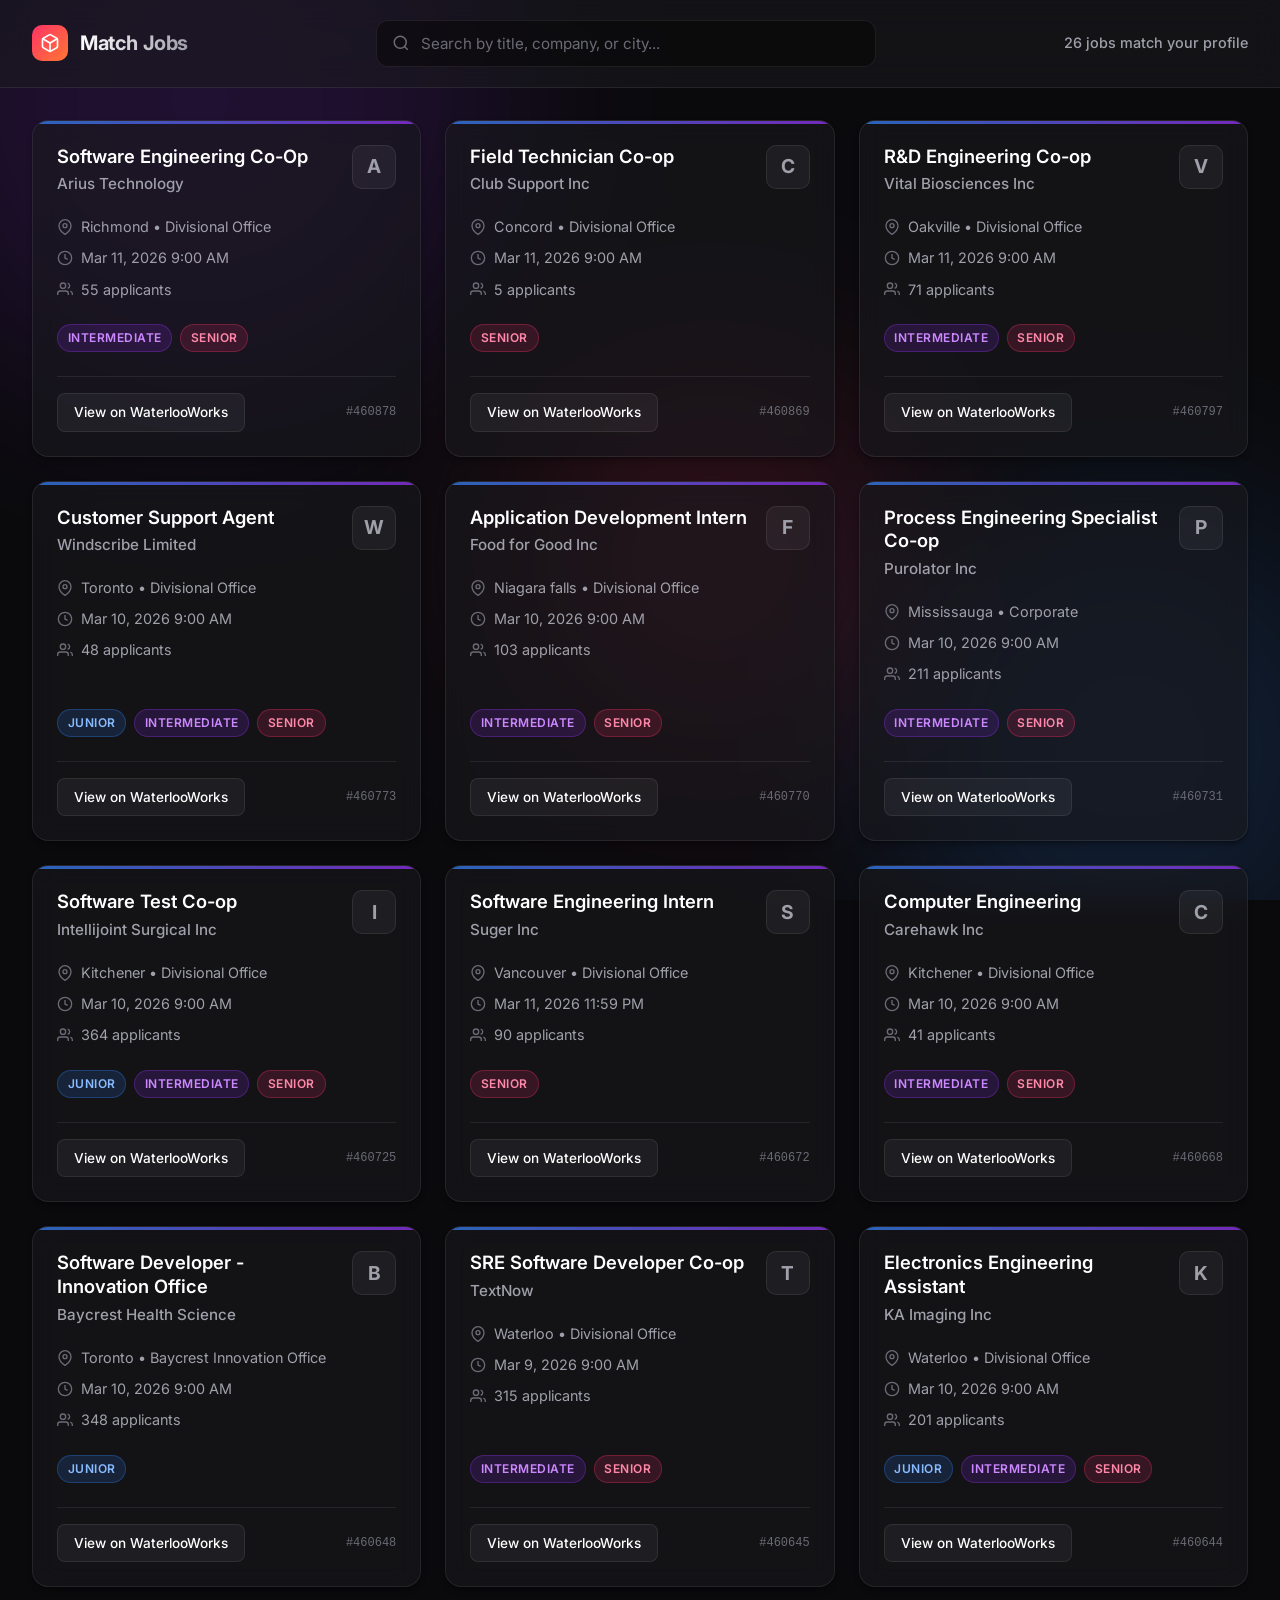
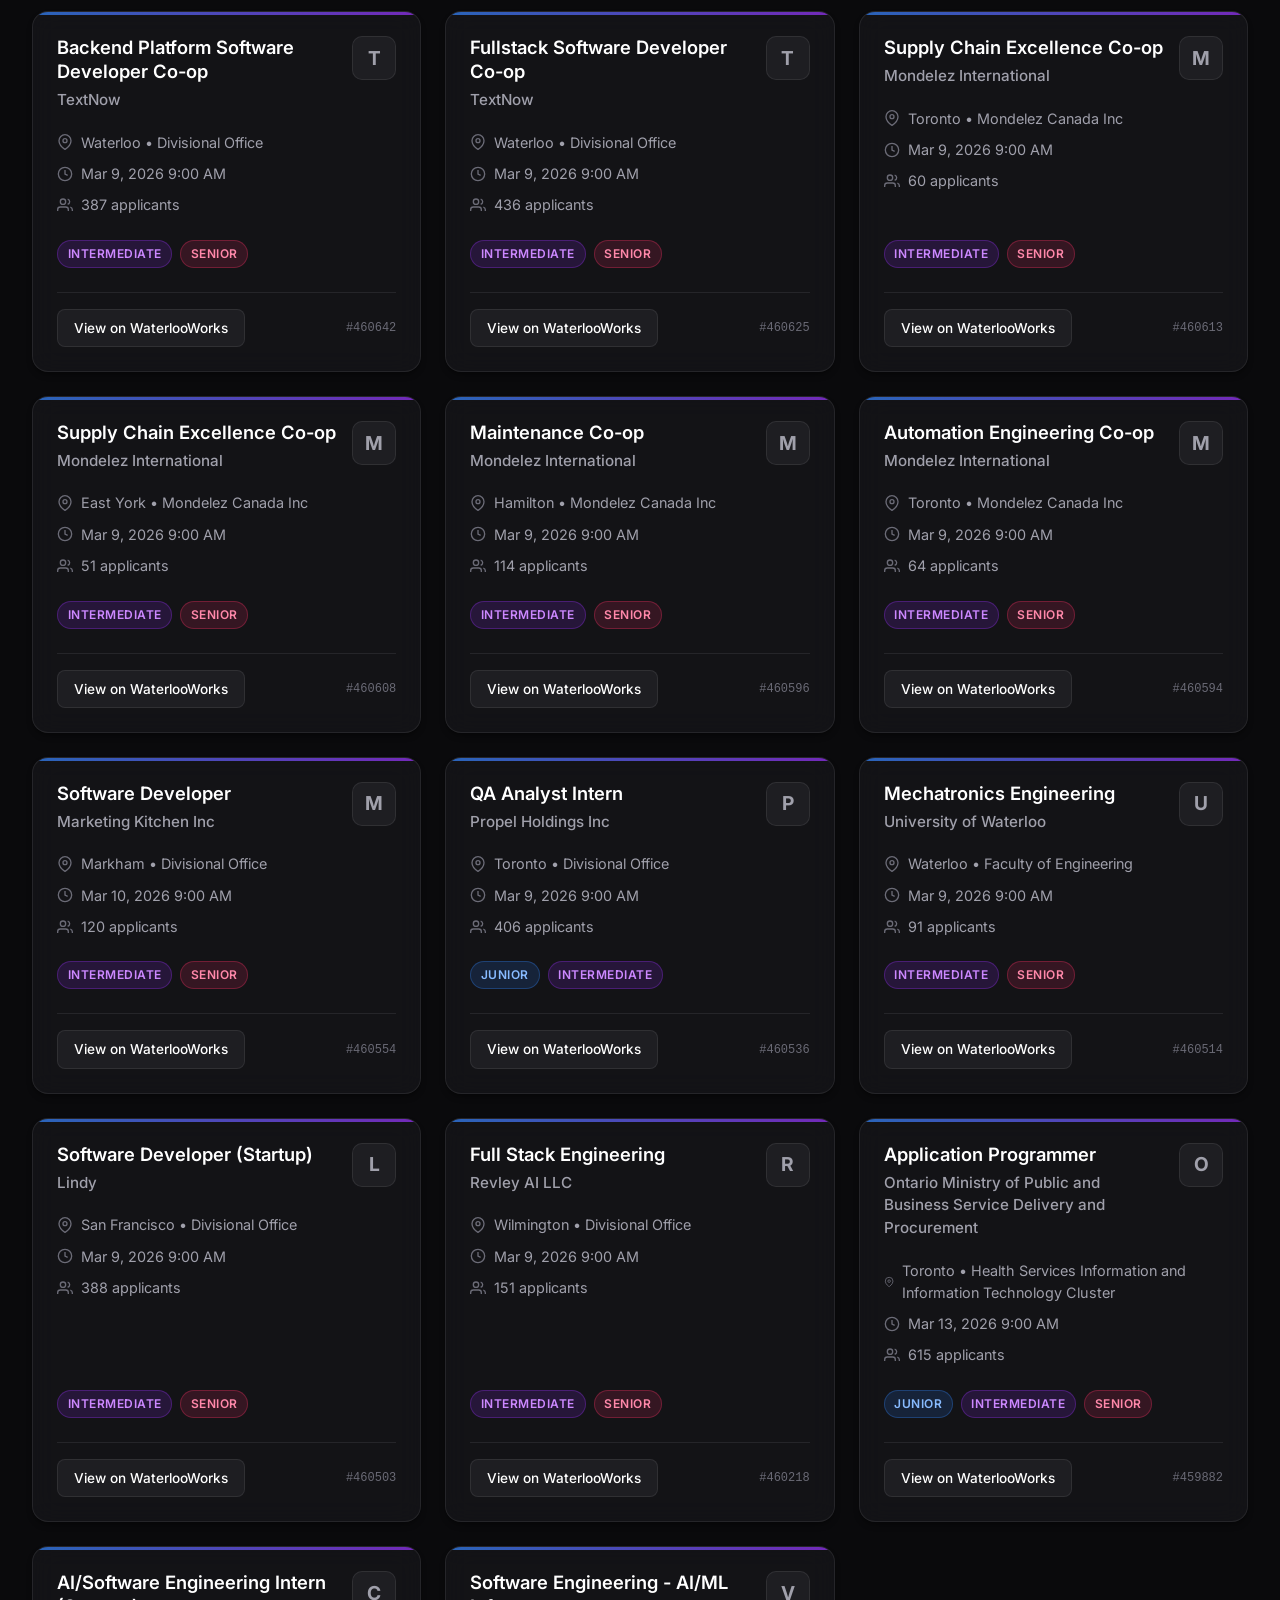
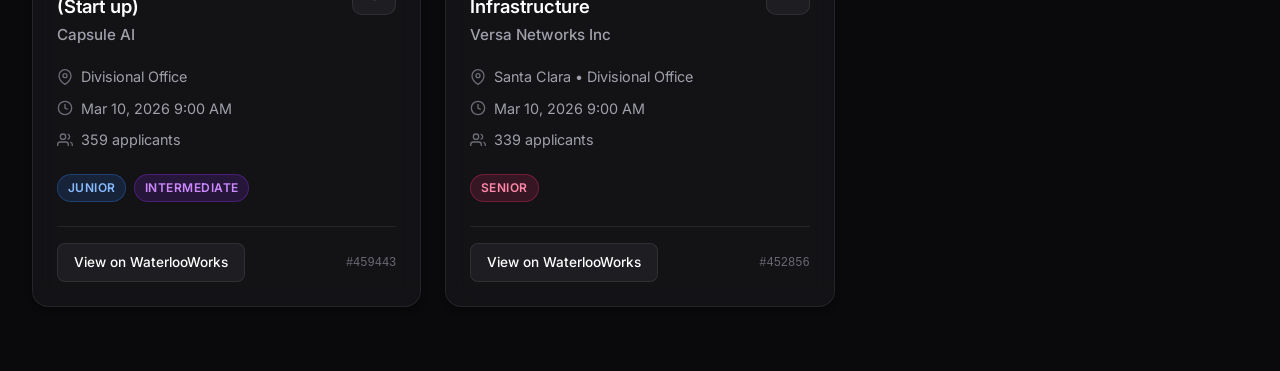
==== job-board-site/index.html @ e3c3e109 "new website" ====
<!DOCTYPE html>
<html lang="en">
<head>
    <meta charset="UTF-8">
    <meta name="viewport" content="width=device-width, initial-scale=1.0">
    <title>Match Jobs Dashboard</title>
    <link rel="preconnect" href="https://fonts.googleapis.com">
    <link rel="preconnect" href="https://fonts.gstatic.com" crossorigin>
    <link href="https://fonts.googleapis.com/css2?family=Inter:wght@300;400;500;600;700&display=swap" rel="stylesheet">
    <link rel="stylesheet" href="style.css">
</head>
<body>
    <div class="app-container">
        <!-- Header Section -->
        <header class="header glass fixed">
            <div class="header-content">
                <div class="logo">
                    <div class="logo-icon">
                        <svg viewBox="0 0 24 24" fill="none" stroke="currentColor" stroke-width="2" stroke-linecap="round" stroke-linejoin="round">
                            <path d="M21 16V8a2 2 0 0 0-1-1.73l-7-4a2 2 0 0 0-2 0l-7 4A2 2 0 0 0 3 8v8a2 2 0 0 0 1 1.73l7 4a2 2 0 0 0 2 0l7-4A2 2 0 0 0 21 16z"></path>
                            <polyline points="3.27 6.96 12 12.01 20.73 6.96"></polyline>
                            <line x1="12" y1="22.08" x2="12" y2="12"></line>
                        </svg>
                    </div>
                    <h1>Match Jobs</h1>
                </div>
                
                <div class="search-container">
                    <svg class="search-icon" viewBox="0 0 24 24" fill="none" stroke="currentColor" stroke-width="2">
                        <circle cx="11" cy="11" r="8"></circle>
                        <line x1="21" y1="21" x2="16.65" y2="16.65"></line>
                    </svg>
                    <input type="text" id="searchInput" placeholder="Search by title, company, or city..." />
                </div>
                
                <div class="stats" id="jobStats">
                    Loading jobs...
                </div>
            </div>
        </header>

        <!-- Main Content -->
        <main class="main-content">
            <div id="loading" class="loading-spinner">
                <div class="spinner"></div>
                <p>Curating your top matches...</p>
            </div>
            
            <div id="noResults" class="no-results hidden">
                <svg viewBox="0 0 24 24" fill="none" stroke="currentColor" stroke-width="2">
                    <circle cx="12" cy="12" r="10"></circle>
                    <line x1="12" y1="8" x2="12" y2="12"></line>
                    <line x1="12" y1="16" x2="12.01" y2="16"></line>
                </svg>
                <h2>No jobs found</h2>
                <p>Try adjusting your search criteria</p>
            </div>

            <div class="job-grid" id="jobGrid">
                <!-- Job cards will be injected here by app.js -->
            </div>
        </main>
        
        <div class="gradient-bg">
            <div class="gradient-blob blob-1"></div>
            <div class="gradient-blob blob-2"></div>
            <div class="gradient-blob blob-3"></div>
        </div>
    </div>

    <!-- Job Card Template -->
    <template id="jobCardTemplate">
        <div class="job-card glass-card">
            <div class="job-card-header">
                <div>
                    <h3 class="job-title"></h3>
                    <p class="company-name"></p>
                </div>
                <div class="company-logo-placeholder"></div>
            </div>
            
            <div class="job-details">
                <div class="detail-item">
                    <svg viewBox="0 0 24 24" fill="none" stroke="currentColor" stroke-width="2">
                        <path d="M21 10c0 7-9 13-9 13s-9-6-9-13a9 9 0 0 1 18 0z"></path>
                        <circle cx="12" cy="10" r="3"></circle>
                    </svg>
                    <span class="location"></span>
                </div>
                <div class="detail-item">
                    <svg viewBox="0 0 24 24" fill="none" stroke="currentColor" stroke-width="2">
                        <circle cx="12" cy="12" r="10"></circle>
                        <polyline points="12 6 12 12 16 14"></polyline>
                    </svg>
                    <span class="deadline"></span>
                </div>
                <div class="detail-item">
                    <svg viewBox="0 0 24 24" fill="none" stroke="currentColor" stroke-width="2">
                        <path d="M17 21v-2a4 4 0 0 0-4-4H5a4 4 0 0 0-4 4v2"></path>
                        <circle cx="9" cy="7" r="4"></circle>
                        <path d="M23 21v-2a4 4 0 0 0-3-3.87"></path>
                        <path d="M16 3.13a4 4 0 0 1 0 7.75"></path>
                    </svg>
                    <span class="applicants"></span>
                </div>
            </div>

            <div class="tag-container level-tags"></div>
            
            <div class="card-footer">
                <a href="#" class="view-btn" target="_blank">View on WaterlooWorks</a>
                <div class="posting-id"></div>
            </div>
        </div>
    </template>

    <script src="app.js"></script>
</body>
</html>
---- job-board-site/style.css ----
:root {
    --bg-base: #0a0a0c;
    --bg-surface: rgba(26, 26, 30, 0.6);
    --bg-surface-hover: rgba(40, 40, 46, 0.8);
    --border-light: rgba(255, 255, 255, 0.08);
    --border-lighter: rgba(255, 255, 255, 0.15);
    
    --text-primary: #ffffff;
    --text-secondary: #a0a0ab;
    --text-muted: #6b6b76;
    
    --accent-red: #ff3366;
    --accent-orange: #ff7733;
    --accent-blue: #3388ff;
    --accent-purple: #9d33ff;
    
    --font-sans: 'Inter', -apple-system, BlinkMacSystemFont, 'Segoe UI', Roboto, Oxygen, Ubuntu, Cantarell, 'Open Sans', 'Helvetica Neue', sans-serif;
    
    --shadow-sm: 0 4px 6px -1px rgba(0, 0, 0, 0.3), 0 2px 4px -1px rgba(0, 0, 0, 0.2);
    --shadow-md: 0 10px 15px -3px rgba(0, 0, 0, 0.4), 0 4px 6px -2px rgba(0, 0, 0, 0.2);
    --shadow-lg: 0 20px 25px -5px rgba(0, 0, 0, 0.5), 0 10px 10px -5px rgba(0, 0, 0, 0.2);
}

* {
    margin: 0;
    padding: 0;
    box-sizing: border-box;
}

body {
    font-family: var(--font-sans);
    background-color: var(--bg-base);
    color: var(--text-primary);
    min-height: 100vh;
    overflow-x: hidden;
    line-height: 1.5;
}

/* Background Gradients */
.gradient-bg {
    position: fixed;
    top: 0;
    left: 0;
    width: 100vw;
    height: 100vh;
    z-index: -1;
    overflow: hidden;
    background: #0a0a0c;
}

.gradient-blob {
    position: absolute;
    border-radius: 50%;
    filter: blur(100px);
    opacity: 0.15;
    animation: float 20s infinite ease-in-out;
}

.blob-1 {
    width: 600px;
    height: 600px;
    background: var(--accent-purple);
    top: -200px;
    left: -100px;
}

.blob-2 {
    width: 500px;
    height: 500px;
    background: var(--accent-blue);
    bottom: -100px;
    right: -100px;
    animation-delay: -5s;
}

.blob-3 {
    width: 400px;
    height: 400px;
    background: var(--accent-red);
    top: 40%;
    left: 40%;
    animation-delay: -10s;
}

@keyframes float {
    0%, 100% { transform: translate(0, 0) scale(1); }
    33% { transform: translate(30px, -50px) scale(1.1); }
    66% { transform: translate(-20px, 20px) scale(0.9); }
}

/* Glass UI */
.glass {
    background: var(--bg-surface);
    backdrop-filter: blur(16px);
    -webkit-backdrop-filter: blur(16px);
    border-bottom: 1px solid var(--border-light);
}

.glass-card {
    background: var(--bg-surface);
    backdrop-filter: blur(12px);
    -webkit-backdrop-filter: blur(12px);
    border: 1px solid var(--border-light);
    border-radius: 16px;
    box-shadow: var(--shadow-sm);
    transition: transform 0.3s ease, box-shadow 0.3s ease, border-color 0.3s ease;
}

.glass-card:hover {
    transform: translateY(-4px);
    box-shadow: var(--shadow-lg);
    border-color: var(--border-lighter);
    background: var(--bg-surface-hover);
}

/* Header */
.header {
    width: 100%;
    z-index: 50;
    padding: 1.25rem 2rem;
}

.header.fixed {
    position: sticky;
    top: 0;
}

.header-content {
    max-width: 1400px;
    margin: 0 auto;
    display: flex;
    align-items: center;
    justify-content: space-between;
    gap: 2rem;
}

.logo {
    display: flex;
    align-items: center;
    gap: 0.75rem;
}

.logo-icon {
    width: 36px;
    height: 36px;
    background: linear-gradient(135deg, var(--accent-red), var(--accent-orange));
    border-radius: 10px;
    display: flex;
    align-items: center;
    justify-content: center;
    color: white;
}

.logo-icon svg {
    width: 20px;
    height: 20px;
}

.logo h1 {
    font-size: 1.25rem;
    font-weight: 700;
    letter-spacing: -0.02em;
    background: linear-gradient(to right, #fff, #a0a0ab);
    -webkit-background-clip: text;
    background-clip: text;
    color: transparent;
}

.search-container {
    flex: 1;
    max-width: 500px;
    position: relative;
}

.search-icon {
    position: absolute;
    left: 1rem;
    top: 50%;
    transform: translateY(-50%);
    width: 18px;
    height: 18px;
    color: var(--text-muted);
}

#searchInput {
    width: 100%;
    padding: 0.8rem 1rem 0.8rem 2.75rem;
    border-radius: 12px;
    background: rgba(0, 0, 0, 0.4);
    border: 1px solid var(--border-light);
    color: var(--text-primary);
    font-family: inherit;
    font-size: 0.95rem;
    outline: none;
    transition: all 0.2s;
}

#searchInput:focus {
    border-color: var(--accent-blue);
    box-shadow: 0 0 0 3px rgba(51, 136, 255, 0.2);
}

#searchInput::placeholder {
    color: var(--text-muted);
}

.stats {
    font-size: 0.9rem;
    color: var(--text-secondary);
    font-weight: 500;
}

/* Main Content */
.main-content {
    max-width: 1400px;
    margin: 2rem auto 4rem;
    padding: 0 2rem;
}

/* Loading, No Results */
.loading-spinner, .no-results {
    display: flex;
    flex-direction: column;
    align-items: center;
    justify-content: center;
    height: 40vh;
    color: var(--text-secondary);
}

.spinner {
    width: 40px;
    height: 40px;
    border: 3px solid var(--border-light);
    border-top-color: var(--accent-blue);
    border-radius: 50%;
    animation: spin 1s linear infinite;
    margin-bottom: 1rem;
}

@keyframes spin {
    to { transform: rotate(360deg); }
}

.hidden {
    display: none !important;
}

.no-results svg {
    width: 48px;
    height: 48px;
    color: var(--text-muted);
    margin-bottom: 1rem;
}

.no-results h2 {
    color: var(--text-primary);
    margin-bottom: 0.5rem;
}

/* Job Grid */
.job-grid {
    display: grid;
    grid-template-columns: repeat(auto-fill, minmax(340px, 1fr));
    gap: 1.5rem;
}

/* Job Card */
.job-card {
    padding: 1.5rem;
    display: flex;
    flex-direction: column;
    height: 100%;
    position: relative;
    overflow: hidden;
}

/* Highlight border top for visual flair */
.job-card::before {
    content: '';
    position: absolute;
    top: 0;
    left: 0;
    right: 0;
    height: 3px;
    background: linear-gradient(90deg, var(--accent-blue), var(--accent-purple));
    opacity: 0.7;
    transition: opacity 0.3s;
}

.job-card:hover::before {
    opacity: 1;
}

.job-card-header {
    display: flex;
    justify-content: space-between;
    align-items: flex-start;
    margin-bottom: 1.25rem;
    gap: 1rem;
}

.job-title {
    font-size: 1.15rem;
    font-weight: 600;
    color: var(--text-primary);
    margin-bottom: 0.3rem;
    line-height: 1.3;
    display: -webkit-box;
    -webkit-line-clamp: 2;
    -webkit-box-orient: vertical;
    overflow: hidden;
}

.company-name {
    font-size: 0.95rem;
    color: var(--text-secondary);
    font-weight: 500;
}

.company-logo-placeholder {
    width: 44px;
    height: 44px;
    border-radius: 10px;
    background: rgba(255, 255, 255, 0.05);
    border: 1px solid var(--border-light);
    display: flex;
    align-items: center;
    justify-content: center;
    font-weight: bold;
    font-size: 1.2rem;
    color: var(--text-secondary);
    flex-shrink: 0;
}

.job-details {
    display: flex;
    flex-direction: column;
    gap: 0.6rem;
    margin-bottom: 1.5rem;
}

.detail-item {
    display: flex;
    align-items: center;
    gap: 0.5rem;
    color: var(--text-secondary);
    font-size: 0.9rem;
}

.detail-item svg {
    width: 16px;
    height: 16px;
    color: var(--text-muted);
}

.detail-item.urgent {
    color: #ffaa00;
}

.detail-item.urgent svg {
    color: #ffaa00;
}

.tag-container {
    display: flex;
    flex-wrap: wrap;
    gap: 0.5rem;
    margin-bottom: 1.5rem;
    margin-top: auto;
}

.tag {
    padding: 0.25rem 0.6rem;
    border-radius: 20px;
    font-size: 0.75rem;
    font-weight: 600;
    text-transform: uppercase;
    letter-spacing: 0.5px;
}

.tag-junior {
    background: rgba(51, 136, 255, 0.15);
    color: #88bbff;
    border: 1px solid rgba(51, 136, 255, 0.3);
}

.tag-intermediate {
    background: rgba(157, 51, 255, 0.15);
    color: #cc88ff;
    border: 1px solid rgba(157, 51, 255, 0.3);
}

.tag-senior {
    background: rgba(255, 51, 102, 0.15);
    color: #ff88aa;
    border: 1px solid rgba(255, 51, 102, 0.3);
}

.card-footer {
    display: flex;
    justify-content: space-between;
    align-items: center;
    padding-top: 1rem;
    border-top: 1px solid var(--border-light);
}

.view-btn {
    padding: 0.5rem 1rem;
    background: rgba(255, 255, 255, 0.05);
    color: var(--text-primary);
    text-decoration: none;
    border-radius: 8px;
    font-size: 0.85rem;
    font-weight: 500;
    transition: all 0.2s;
    border: 1px solid var(--border-light);
}

.view-btn:hover {
    background: rgba(255, 255, 255, 0.1);
    transform: translateY(-1px);
}

.posting-id {
    font-size: 0.75rem;
    color: var(--text-muted);
    font-family: monospace;
}

@media (max-width: 768px) {
    .header-content {
        flex-direction: column;
        align-items: stretch;
        gap: 1rem;
    }
    .search-container {
        max-width: 100%;
    }
    .logo {
        justify-content: center;
    }
    .stats {
        text-align: center;
    }
    .job-grid {
        grid-template-columns: 1fr;
    }
}
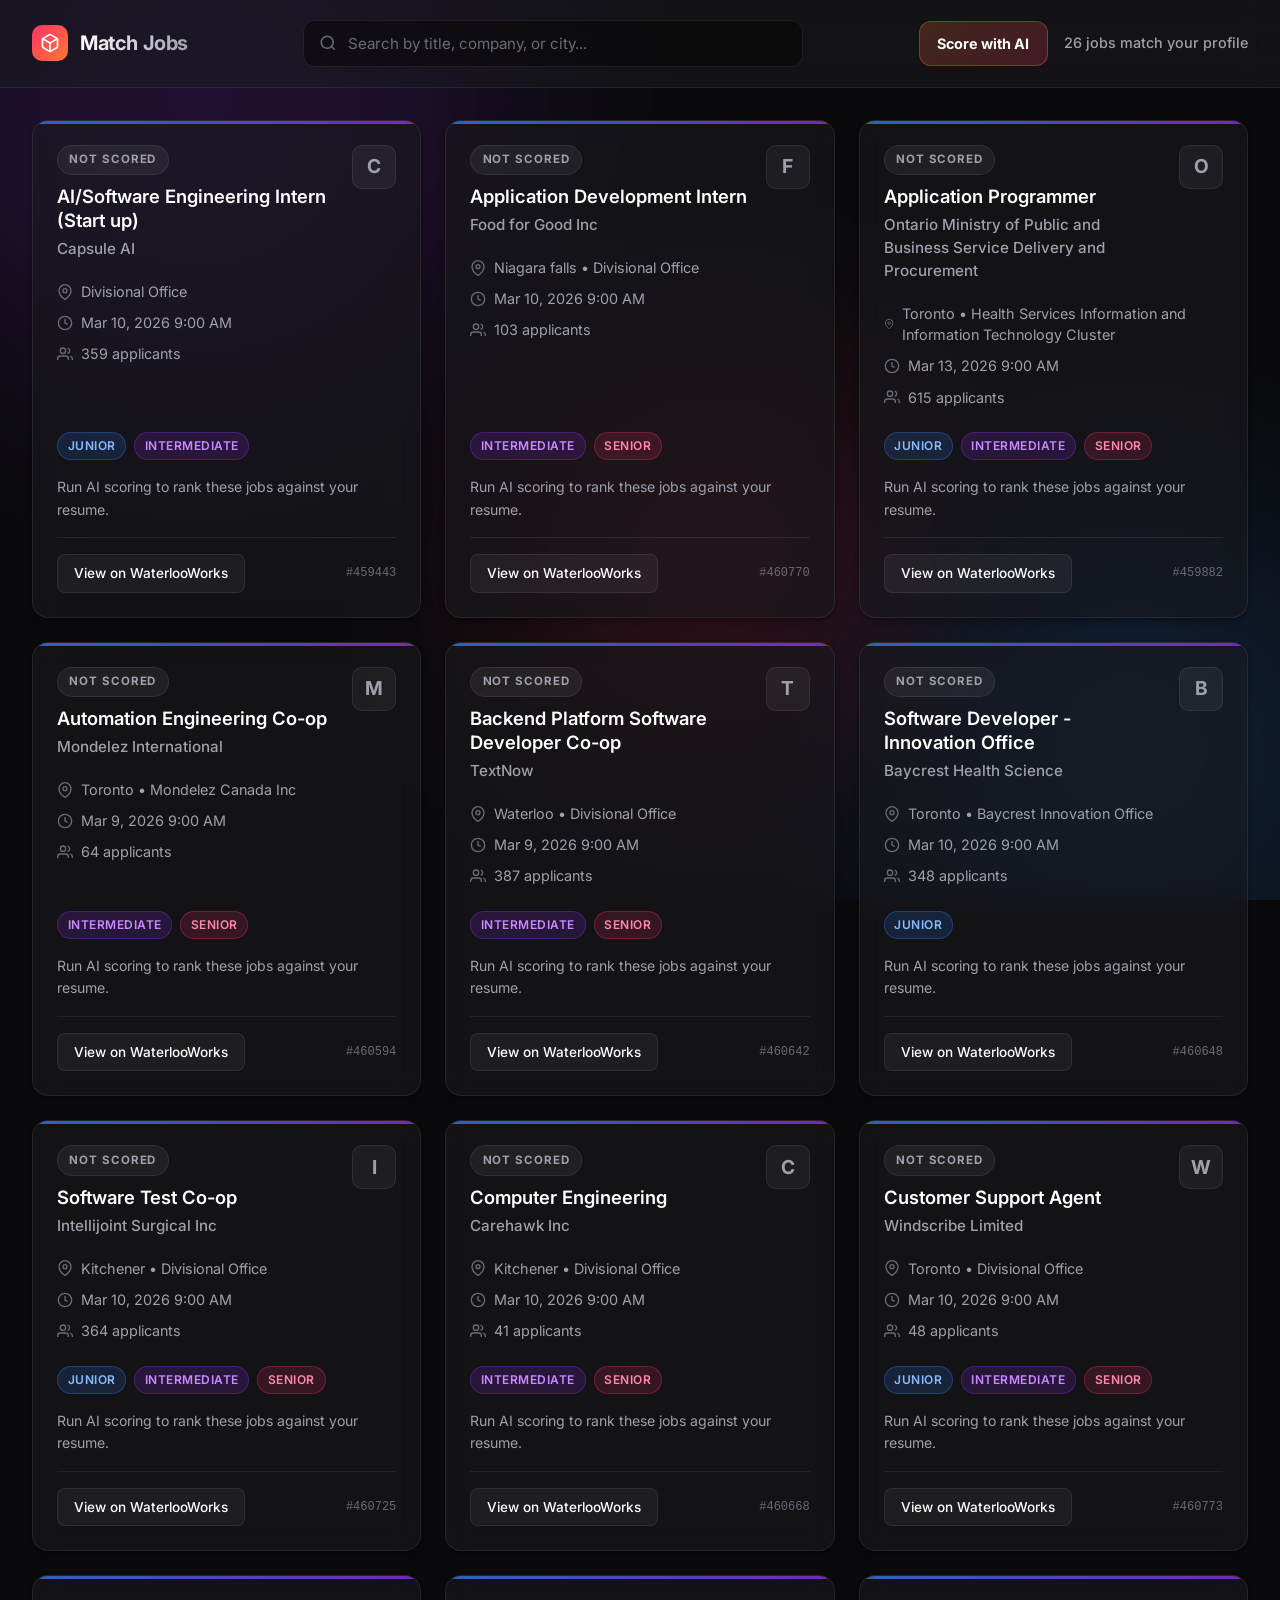
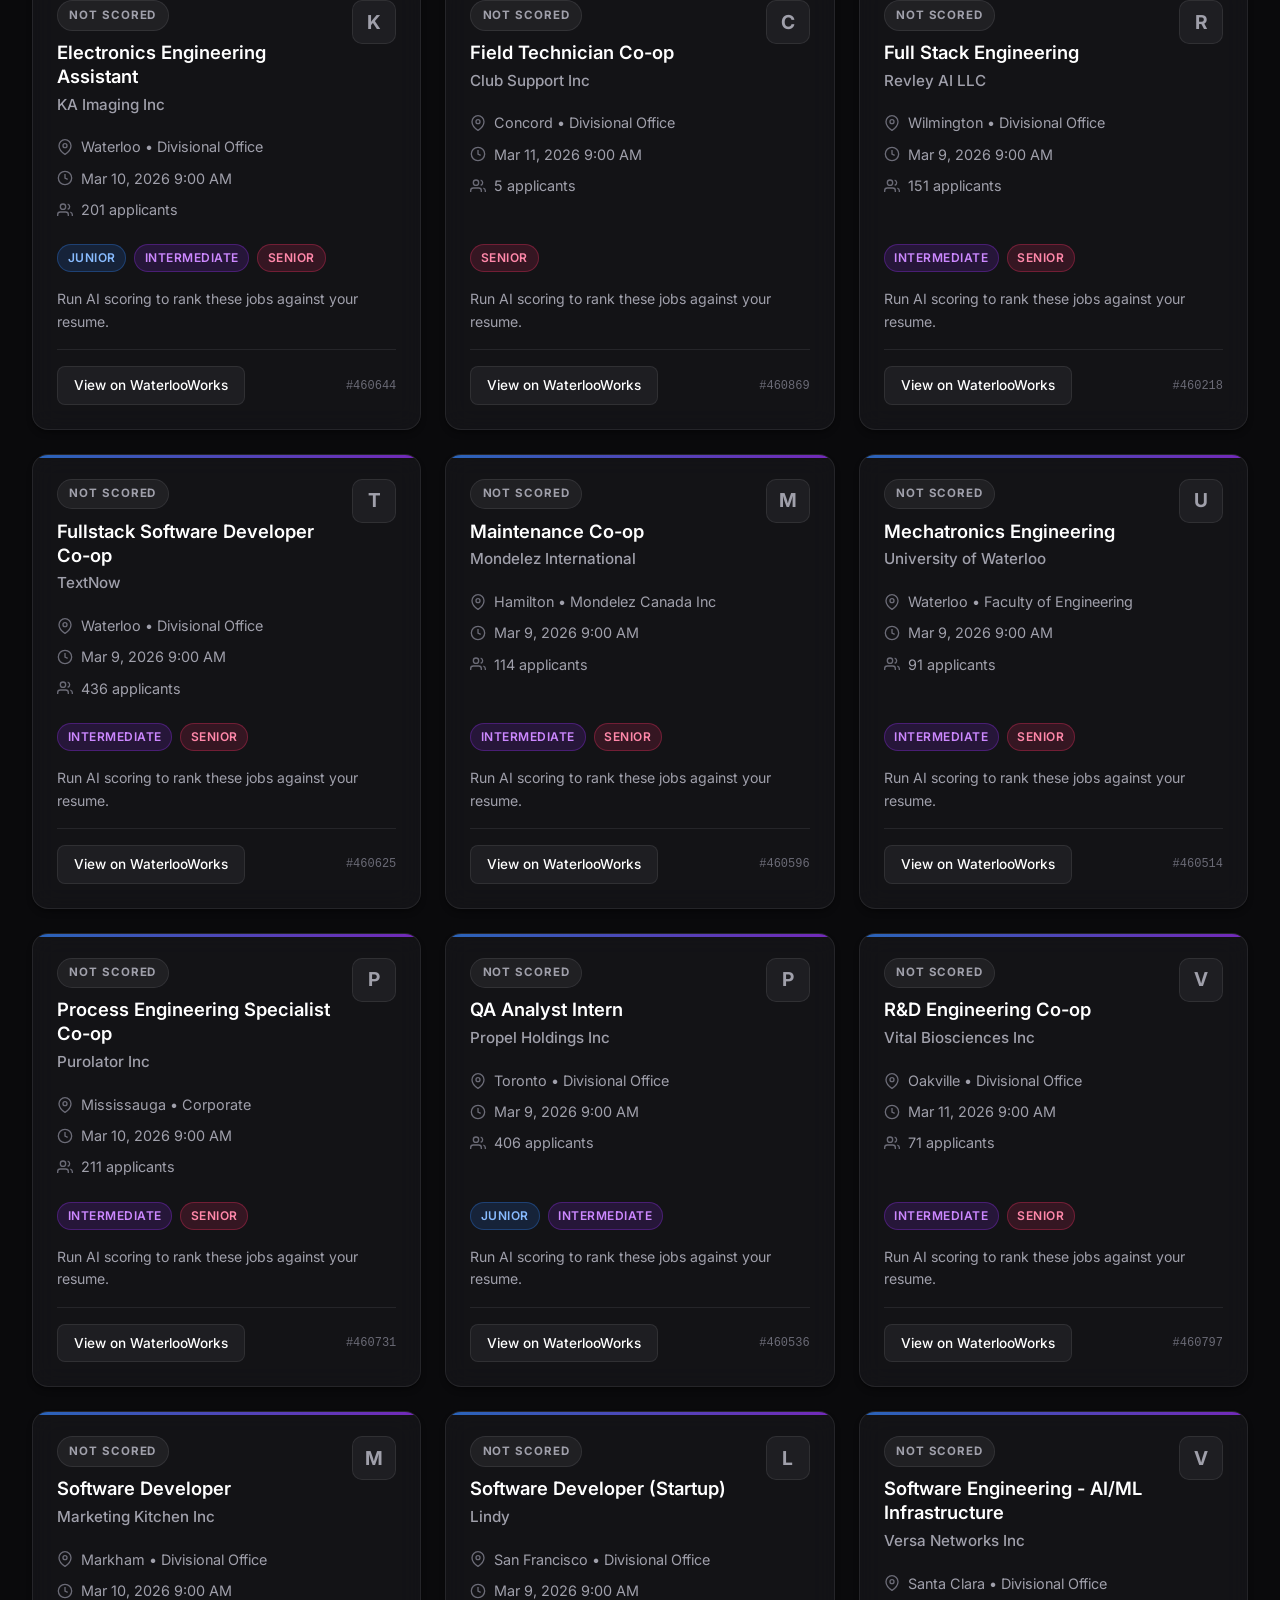
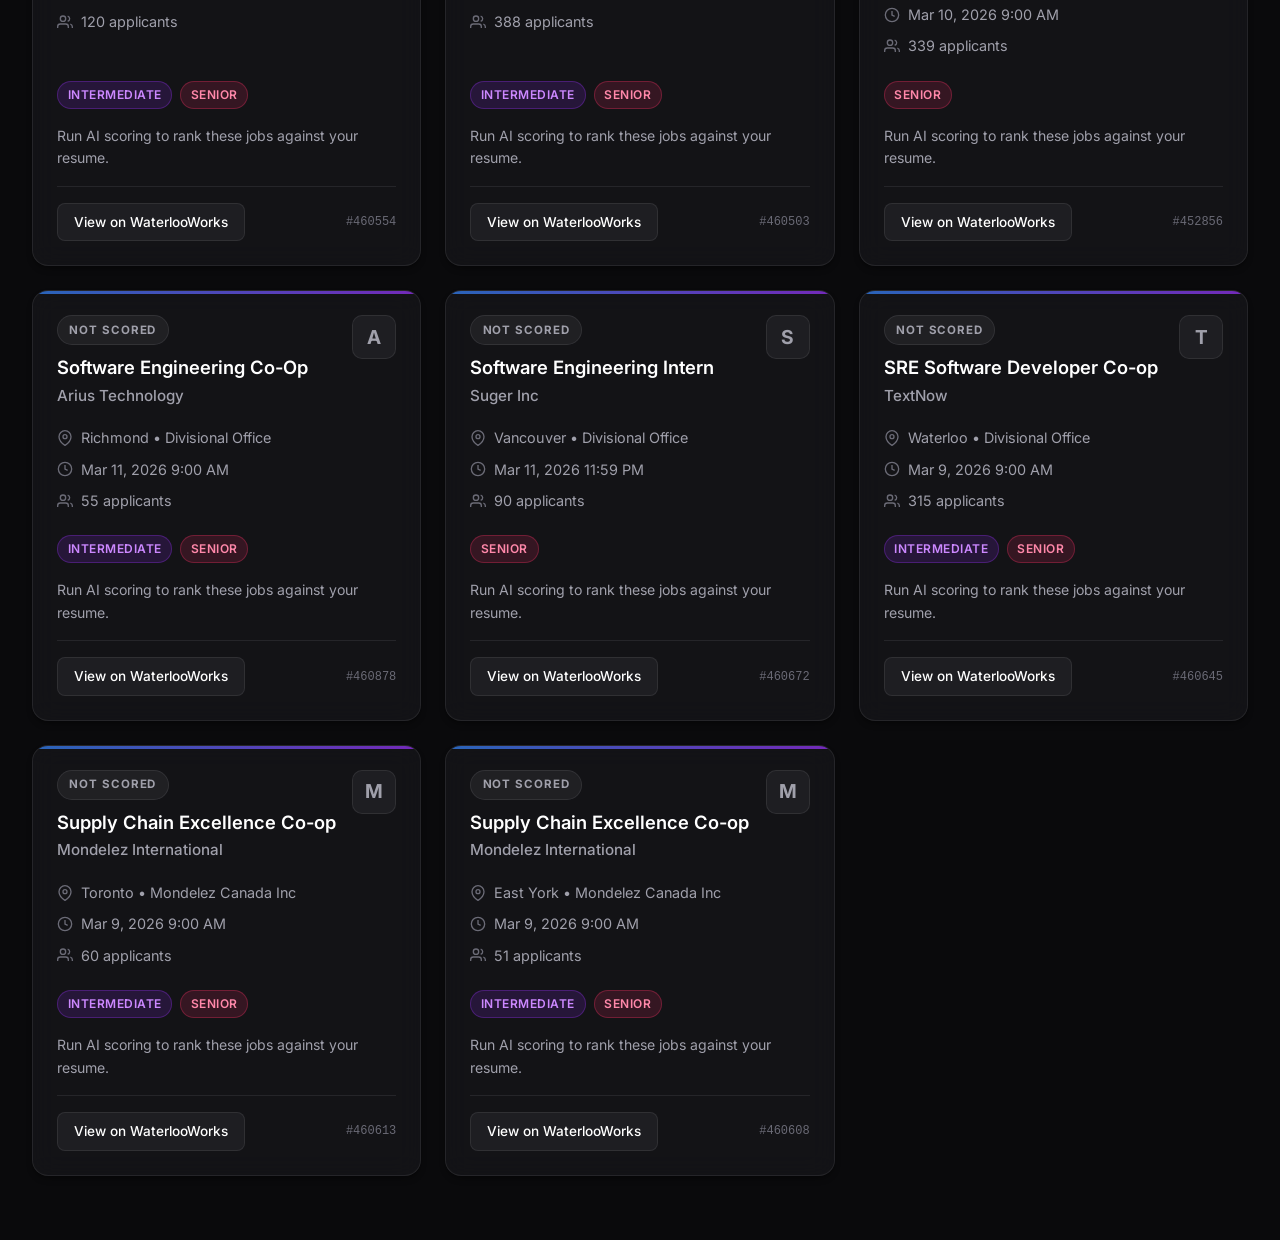
==== commit 91a25b85: "Feature: 集成了dashboard到插件内部" ====
--- a/job-board-site/index.html
+++ b/job-board-site/index.html
@@ -32,9 +32,12 @@
                     </svg>
                     <input type="text" id="searchInput" placeholder="Search by title, company, or city..." />
                 </div>
-                
-                <div class="stats" id="jobStats">
-                    Loading jobs...
+
+                <div class="header-actions">
+                    <button id="scoreJobsBtn" class="score-btn">Score with AI</button>
+                    <div class="stats" id="jobStats">
+                        Loading jobs...
+                    </div>
                 </div>
             </div>
         </header>
@@ -73,6 +76,7 @@
         <div class="job-card glass-card">
             <div class="job-card-header">
                 <div>
+                    <div class="match-badge match-badge-pending">Not scored</div>
                     <h3 class="job-title"></h3>
                     <p class="company-name"></p>
                 </div>
@@ -106,6 +110,8 @@
             </div>
 
             <div class="tag-container level-tags"></div>
+
+            <p class="match-reason">Run AI scoring to rank these jobs against your resume.</p>
             
             <div class="card-footer">
                 <a href="#" class="view-btn" target="_blank">View on WaterlooWorks</a>
--- a/job-board-site/style.css
+++ b/job-board-site/style.css
@@ -210,6 +210,36 @@
     font-weight: 500;
 }
 
+.header-actions {
+    display: flex;
+    align-items: center;
+    gap: 1rem;
+}
+
+.score-btn {
+    padding: 0.8rem 1.1rem;
+    border: 1px solid rgba(255, 119, 51, 0.35);
+    border-radius: 12px;
+    background: linear-gradient(135deg, rgba(255, 119, 51, 0.2), rgba(255, 51, 102, 0.2));
+    color: var(--text-primary);
+    font-family: inherit;
+    font-size: 0.9rem;
+    font-weight: 700;
+    cursor: pointer;
+    transition: transform 0.2s ease, border-color 0.2s ease, background 0.2s ease;
+}
+
+.score-btn:hover:not(:disabled) {
+    transform: translateY(-1px);
+    border-color: rgba(255, 119, 51, 0.75);
+    background: linear-gradient(135deg, rgba(255, 119, 51, 0.3), rgba(255, 51, 102, 0.28));
+}
+
+.score-btn:disabled {
+    opacity: 0.6;
+    cursor: wait;
+}
+
 /* Main Content */
 .main-content {
     max-width: 1400px;
@@ -317,6 +347,42 @@
     font-weight: 500;
 }
 
+.match-badge {
+    display: inline-flex;
+    align-items: center;
+    margin-bottom: 0.65rem;
+    padding: 0.35rem 0.7rem;
+    border-radius: 999px;
+    font-size: 0.72rem;
+    font-weight: 700;
+    letter-spacing: 0.08em;
+    text-transform: uppercase;
+}
+
+.match-badge-pending {
+    background: rgba(255, 255, 255, 0.06);
+    color: var(--text-secondary);
+    border: 1px solid var(--border-light);
+}
+
+.match-badge-strong {
+    background: rgba(51, 136, 255, 0.18);
+    color: #b7d4ff;
+    border: 1px solid rgba(51, 136, 255, 0.3);
+}
+
+.match-badge-medium {
+    background: rgba(255, 170, 0, 0.16);
+    color: #ffd37a;
+    border: 1px solid rgba(255, 170, 0, 0.28);
+}
+
+.match-badge-low {
+    background: rgba(255, 51, 102, 0.16);
+    color: #ff9ab6;
+    border: 1px solid rgba(255, 51, 102, 0.28);
+}
+
 .company-logo-placeholder {
     width: 44px;
     height: 44px;
@@ -365,7 +431,7 @@
     display: flex;
     flex-wrap: wrap;
     gap: 0.5rem;
-    margin-bottom: 1.5rem;
+    margin-bottom: 1rem;
     margin-top: auto;
 }
 
@@ -402,6 +468,14 @@
     align-items: center;
     padding-top: 1rem;
     border-top: 1px solid var(--border-light);
+}
+
+.match-reason {
+    color: var(--text-secondary);
+    font-size: 0.88rem;
+    line-height: 1.6;
+    margin-bottom: 1rem;
+    min-height: 2.8rem;
 }
 
 .view-btn {
@@ -442,6 +516,9 @@
     .stats {
         text-align: center;
     }
+    .header-actions {
+        flex-direction: column;
+    }
     .job-grid {
         grid-template-columns: 1fr;
     }
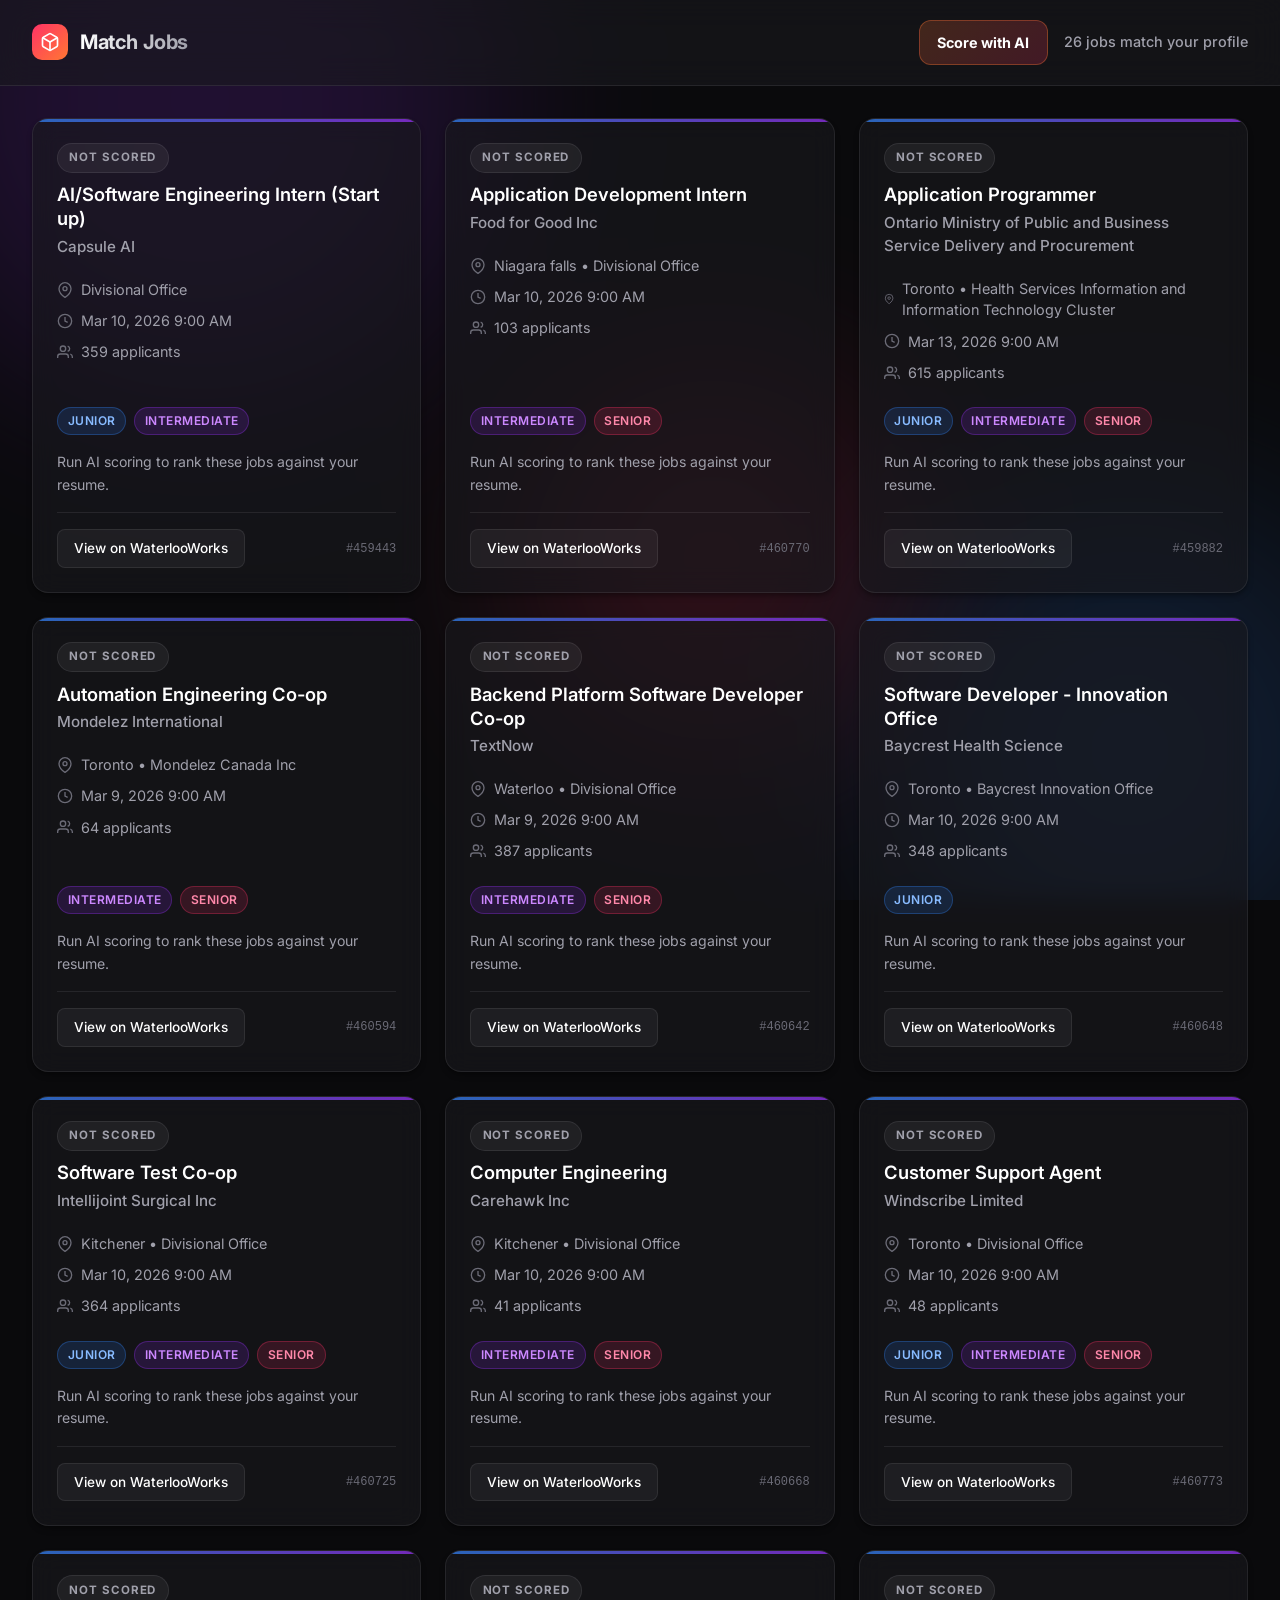
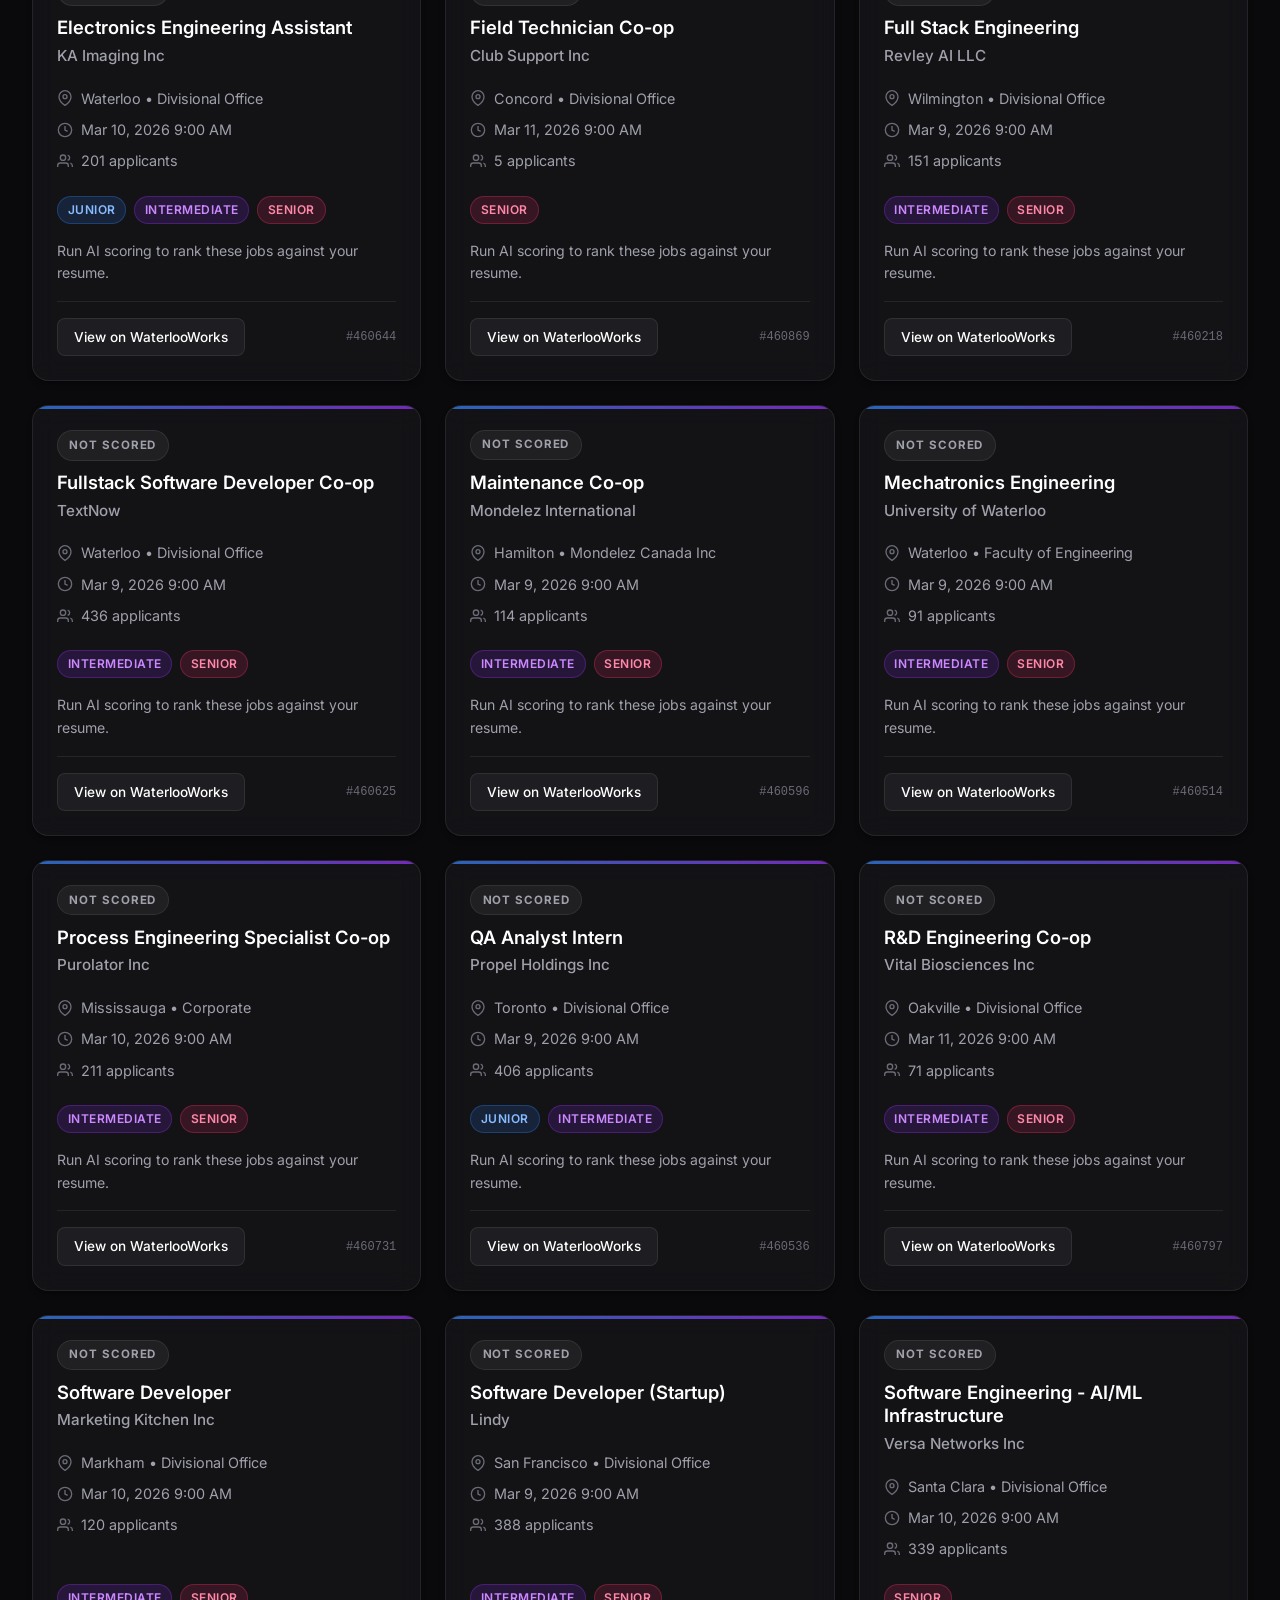
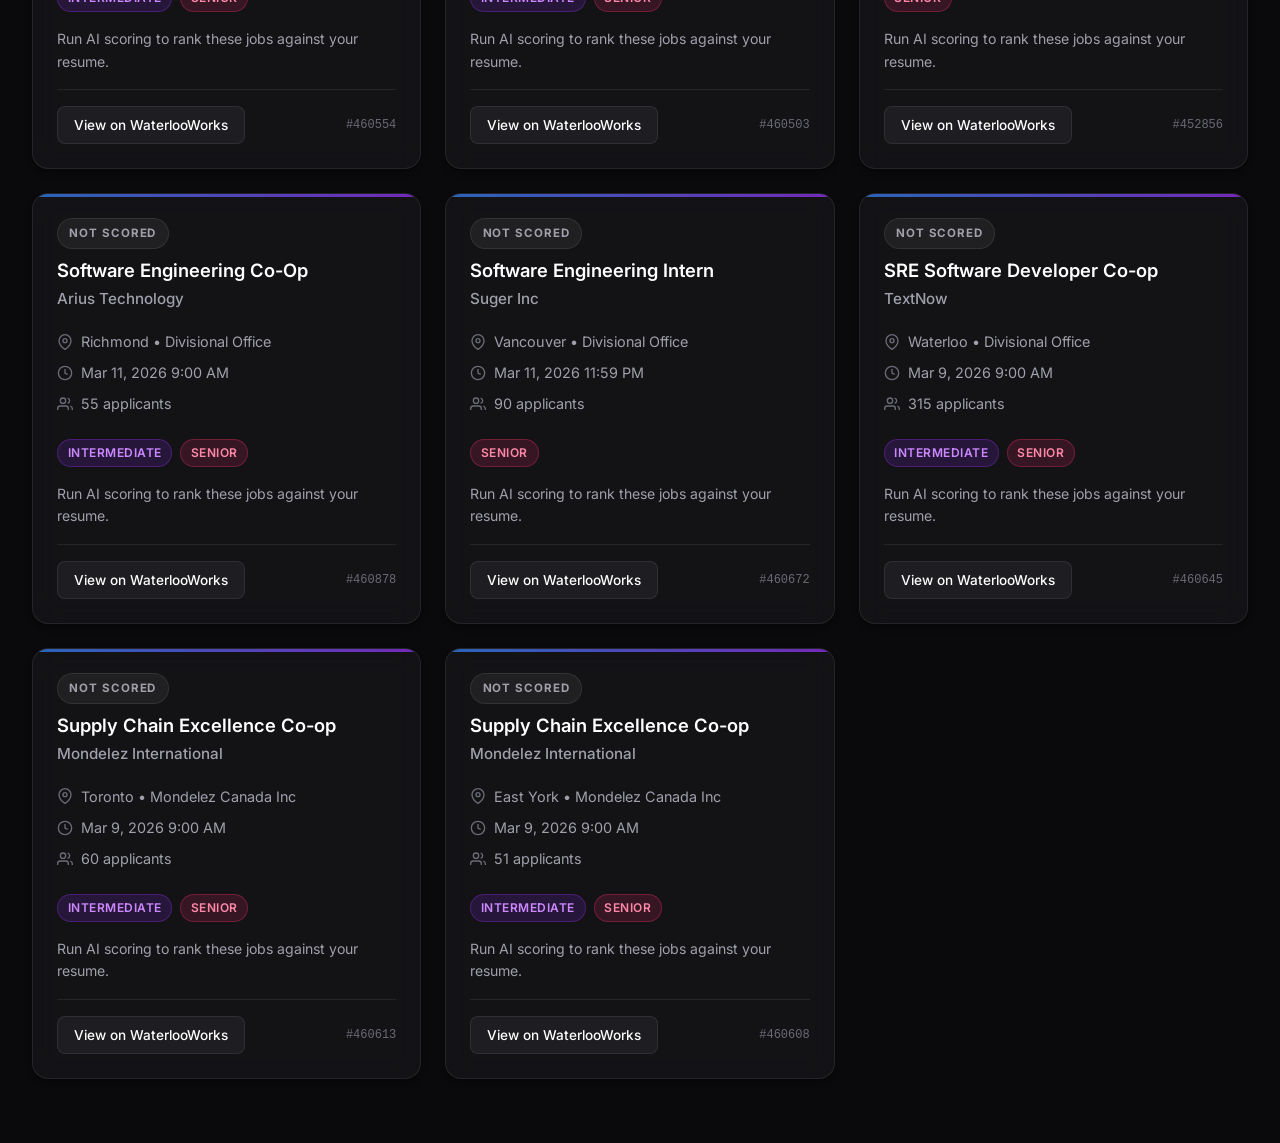
==== commit 9e0ea4e0: "Refine job board dashboard" ====
--- a/job-board-site/index.html
+++ b/job-board-site/index.html
@@ -24,14 +24,6 @@
                     </div>
                     <h1>Match Jobs</h1>
                 </div>
-                
-                <div class="search-container">
-                    <svg class="search-icon" viewBox="0 0 24 24" fill="none" stroke="currentColor" stroke-width="2">
-                        <circle cx="11" cy="11" r="8"></circle>
-                        <line x1="21" y1="21" x2="16.65" y2="16.65"></line>
-                    </svg>
-                    <input type="text" id="searchInput" placeholder="Search by title, company, or city..." />
-                </div>
 
                 <div class="header-actions">
                     <button id="scoreJobsBtn" class="score-btn">Score with AI</button>
@@ -56,7 +48,7 @@
                     <line x1="12" y1="16" x2="12.01" y2="16"></line>
                 </svg>
                 <h2>No jobs found</h2>
-                <p>Try adjusting your search criteria</p>
+                <p>No job data is available right now.</p>
             </div>
 
             <div class="job-grid" id="jobGrid">
@@ -80,7 +72,6 @@
                     <h3 class="job-title"></h3>
                     <p class="company-name"></p>
                 </div>
-                <div class="company-logo-placeholder"></div>
             </div>
             
             <div class="job-details">
@@ -114,7 +105,7 @@
             <p class="match-reason">Run AI scoring to rank these jobs against your resume.</p>
             
             <div class="card-footer">
-                <a href="#" class="view-btn" target="_blank">View on WaterlooWorks</a>
+                <a href="#" class="view-btn">View on WaterlooWorks</a>
                 <div class="posting-id"></div>
             </div>
         </div>
--- a/job-board-site/style.css
+++ b/job-board-site/style.css
@@ -166,44 +166,6 @@
     color: transparent;
 }
 
-.search-container {
-    flex: 1;
-    max-width: 500px;
-    position: relative;
-}
-
-.search-icon {
-    position: absolute;
-    left: 1rem;
-    top: 50%;
-    transform: translateY(-50%);
-    width: 18px;
-    height: 18px;
-    color: var(--text-muted);
-}
-
-#searchInput {
-    width: 100%;
-    padding: 0.8rem 1rem 0.8rem 2.75rem;
-    border-radius: 12px;
-    background: rgba(0, 0, 0, 0.4);
-    border: 1px solid var(--border-light);
-    color: var(--text-primary);
-    font-family: inherit;
-    font-size: 0.95rem;
-    outline: none;
-    transition: all 0.2s;
-}
-
-#searchInput:focus {
-    border-color: var(--accent-blue);
-    box-shadow: 0 0 0 3px rgba(51, 136, 255, 0.2);
-}
-
-#searchInput::placeholder {
-    color: var(--text-muted);
-}
-
 .stats {
     font-size: 0.9rem;
     color: var(--text-secondary);
@@ -383,21 +345,6 @@
     border: 1px solid rgba(255, 51, 102, 0.28);
 }
 
-.company-logo-placeholder {
-    width: 44px;
-    height: 44px;
-    border-radius: 10px;
-    background: rgba(255, 255, 255, 0.05);
-    border: 1px solid var(--border-light);
-    display: flex;
-    align-items: center;
-    justify-content: center;
-    font-weight: bold;
-    font-size: 1.2rem;
-    color: var(--text-secondary);
-    flex-shrink: 0;
-}
-
 .job-details {
     display: flex;
     flex-direction: column;
@@ -417,14 +364,6 @@
     width: 16px;
     height: 16px;
     color: var(--text-muted);
-}
-
-.detail-item.urgent {
-    color: #ffaa00;
-}
-
-.detail-item.urgent svg {
-    color: #ffaa00;
 }
 
 .tag-container {
@@ -506,9 +445,6 @@
         flex-direction: column;
         align-items: stretch;
         gap: 1rem;
-    }
-    .search-container {
-        max-width: 100%;
     }
     .logo {
         justify-content: center;
